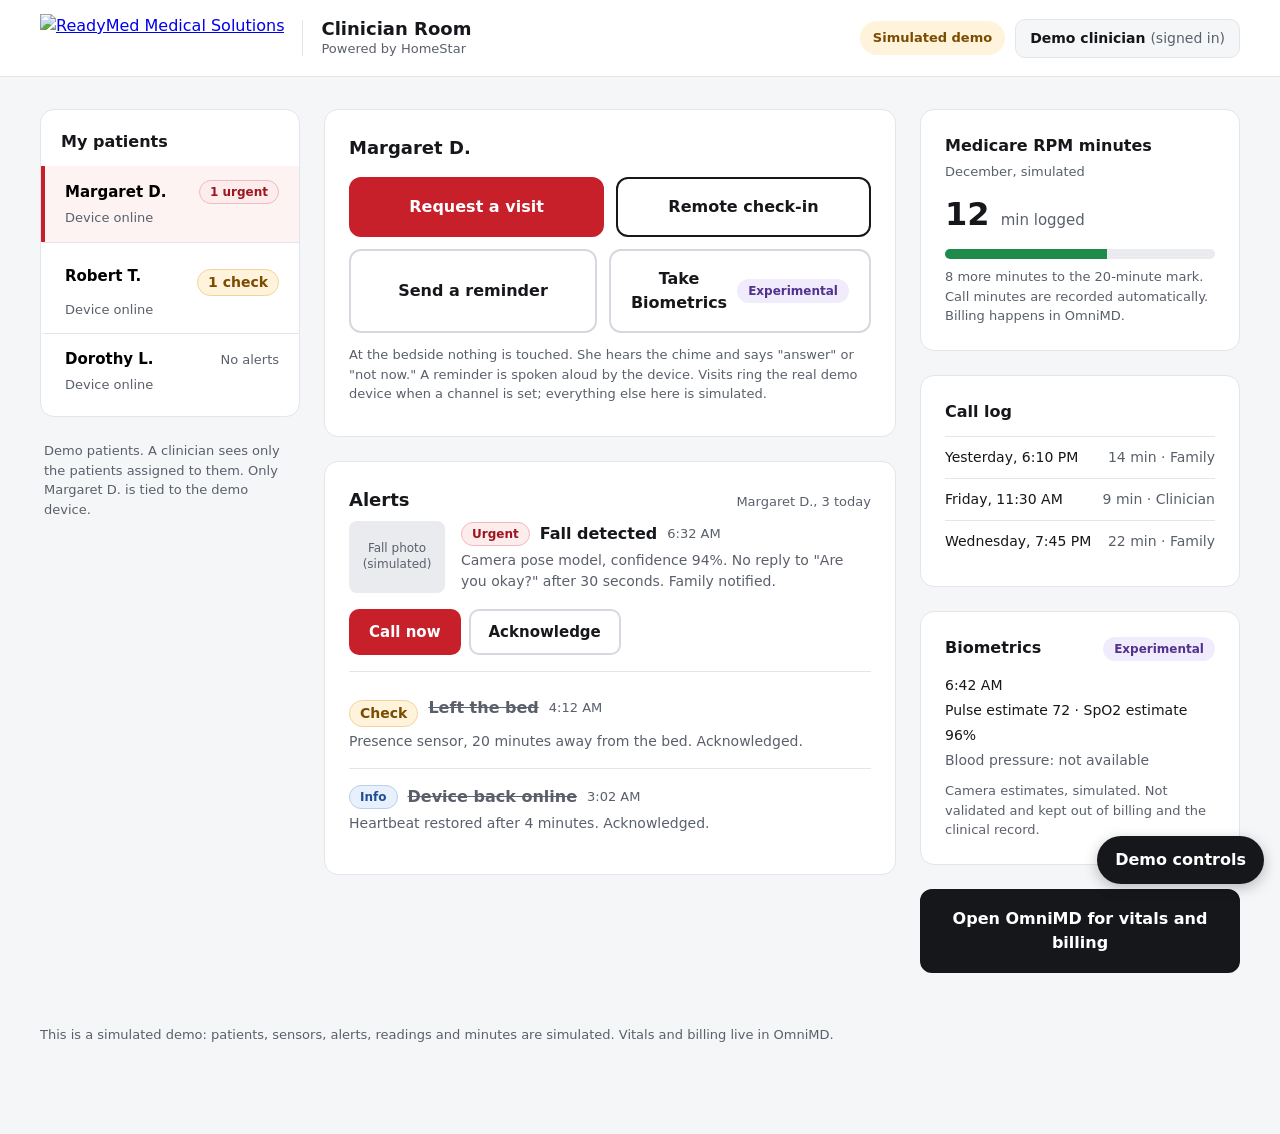
==== clinician.html @ 55ed6230 "Add files via upload" ====
<!doctype html>
<html lang="en">
<head>
<meta charset="utf-8">
<meta name="viewport" content="width=device-width, initial-scale=1">
<title>Clinician Room | ReadyMed Visit Portal</title>
<link rel="stylesheet" href="style.css">
</head>
<body data-page="clinician">
<header class="topbar">
  <div class="brand">
    <a href="index.html" aria-label="Back to the portal home"><img src="assets/readymed_logo.png" alt="ReadyMed Medical Solutions"></a>
    <div class="divider"></div>
    <div><div class="title">Clinician Room</div><div class="sub">Powered by HomeStar</div></div>
  </div>
  <div class="right">
    <span class="pill demo">Simulated demo</span>
    <div class="chip">Demo clinician <span>(signed in)</span></div>
  </div>
</header>

<main>
  <div class="col list">
    <section class="card patients" id="patients" aria-label="My patients"></section>
    <div class="note" style="padding:0 4px">Demo patients. A clinician sees only the patients assigned to them. Only Margaret D. is tied to the demo device.</div>
  </div>

  <div class="col main">
    <div id="incoming" aria-live="assertive"></div>
    <div id="visit-live" aria-live="polite"></div>

    <section class="card" aria-labelledby="sel-h">
      <h2 id="sel-h"><span id="sel-name">Margaret D.</span></h2>
      <div class="actions" style="gap:12px">
        <button class="btn primary" style="flex:1 1 180px" data-action="request-visit" type="button">Request a visit</button>
        <button class="btn outline" style="flex:1 1 180px" data-action="checkin" type="button">Remote check-in</button>
        <button class="btn" style="flex:1 1 180px" data-action="reminder-open" type="button">Send a reminder</button>
        <button class="btn" style="flex:1 1 180px" data-action="biometrics" type="button">Take Biometrics <span class="pill exp">Experimental</span></button>
      </div>
      <div id="reminder-box" hidden style="margin-top:16px">
        <label for="reminder-text" class="small" style="font-weight:600;display:block;margin-bottom:6px">What should the device say?</label>
        <div style="display:flex;gap:8px;flex-wrap:wrap">
          <input id="reminder-text" type="text" maxlength="140" style="flex:1 1 260px;padding:12px;border:1px solid var(--border-strong);border-radius:10px;font:inherit" value="It's time for your afternoon medication.">
          <button class="btn primary small" data-action="reminder-send" type="button">Send</button>
        </div>
      </div>
      <div class="note" style="margin-top:12px">At the bedside nothing is touched. She hears the chime and says "answer" or "not now." A reminder is spoken aloud by the device. Visits ring the real demo device when a channel is set; everything else here is simulated.</div>
      <div id="action-result" class="status-line" aria-live="polite"></div>
    </section>

    <section class="card" aria-labelledby="alerts-h">
      <div class="row-between" style="margin-bottom:8px">
        <h2 id="alerts-h" style="margin:0">Alerts</h2>
        <div class="small muted" id="alerts-count"></div>
      </div>
      <div id="alerts"></div>
    </section>
  </div>

  <div class="col side">
    <section class="card" id="minutes"></section>
    <section class="card" id="calllog"></section>
    <section class="card" id="bio"></section>
    <button class="btn dark" data-action="omnimd" type="button">Open OmniMD for vitals and billing</button>
  </div>
</main>

<footer>
  This is a simulated demo: patients, sensors, alerts, readings and minutes are simulated. Vitals and billing live in OmniMD.
</footer>

<script src="app.js"></script>
</body>
</html>
---- style.css ----
/* HomeStar x ReadyMed Visit Portal - demo styles */
:root {
  --ink: #15171A;
  --red: #C8202A;
  --red-dark: #A81A23;
  --page: #F5F6F8;
  --card: #FFFFFF;
  --border: #E3E5EA;
  --border-strong: #D5D8DE;
  --muted: #5A606B;
  --green: #1E8A4C;
  --urgent-bg: #FDECEC; --urgent-fg: #9B1620; --urgent-bd: #F3B9BC;
  --check-bg: #FFF3DC;  --check-fg: #7A4B00;  --check-bd: #F0D49A;
  --info-bg: #E8F0FB;   --info-fg: #1F4E96;   --info-bd: #B9CFEE;
  --exp-bg: #F1ECFB;    --exp-fg: #52318F;
  --radius: 14px;
}
* { box-sizing: border-box; }
html { -webkit-text-size-adjust: 100%; }
body {
  margin: 0; background: var(--page); color: var(--ink);
  font-family: Inter, system-ui, -apple-system, "Segoe UI", Roboto, Helvetica, Arial, sans-serif;
  font-size: 16px; line-height: 1.5; min-height: 100vh; display: flex; flex-direction: column;
}
button { font: inherit; cursor: pointer; }
button:focus-visible, a:focus-visible, input:focus-visible, select:focus-visible {
  outline: 3px solid #1F4E96; outline-offset: 2px;
}
.sr-only { position: absolute; width: 1px; height: 1px; overflow: hidden; clip: rect(0 0 0 0); white-space: nowrap; }

/* header */
.topbar {
  background: var(--card); border-bottom: 1px solid var(--border);
  padding: 14px clamp(16px, 4vw, 40px);
  display: flex; flex-wrap: wrap; align-items: center; justify-content: space-between; gap: 12px 16px;
}
.brand { display: flex; align-items: center; gap: 18px; min-width: 0; }
.brand img { height: 48px; width: auto; display: block; max-width: 60vw; }
.brand .divider { width: 1px; height: 36px; background: var(--border); }
.brand .title { font-size: 18px; font-weight: 700; line-height: 1.2; }
.brand .sub { font-size: 13px; color: var(--muted); line-height: 1.4; }
.topbar .right { display: flex; flex-wrap: wrap; align-items: center; gap: 10px; }
.chip { font-size: 14px; font-weight: 600; background: var(--page); border: 1px solid var(--border); padding: 8px 14px; border-radius: 10px; }
.chip span { font-weight: 400; color: var(--muted); }

/* pills */
.pill { display: inline-block; font-size: 12px; font-weight: 700; padding: 2px 10px; border-radius: 999px; border: 1px solid transparent; white-space: nowrap; }
.pill.urgent { background: var(--urgent-bg); color: var(--urgent-fg); border-color: var(--urgent-bd); }
.pill.check  { background: var(--check-bg);  color: var(--check-fg);  border-color: var(--check-bd); }
.pill.info   { background: var(--info-bg);   color: var(--info-fg);   border-color: var(--info-bd); }
.pill.exp    { background: var(--exp-bg);    color: var(--exp-fg); }
.pill.demo   { background: var(--check-bg);  color: var(--check-fg); font-size: 13px; font-weight: 600; padding: 6px 12px; }
.pill.live   { background: #E6F4EC; color: #17683A; border-color: #B7DEC6; }

/* layout */
main { flex: 1; padding: clamp(16px, 3vw, 32px) clamp(16px, 4vw, 40px); display: flex; flex-wrap: wrap; gap: 24px; align-items: flex-start; }
.col { min-width: 0; display: flex; flex-direction: column; gap: 24px; }
.col.main { flex: 999 1 560px; }
.col.side { flex: 1 1 320px; }
.col.list { flex: 1 1 260px; max-width: 100%; }
.card { background: var(--card); border: 1px solid var(--border); border-radius: var(--radius); padding: 24px; }
.card h2 { font-size: 18px; margin: 0 0 16px; font-weight: 700; }
.card h3 { font-size: 16px; margin: 0 0 12px; font-weight: 700; }
.row-between { display: flex; align-items: baseline; justify-content: space-between; gap: 8px; flex-wrap: wrap; }
.muted { color: var(--muted); }
.small { font-size: 13px; line-height: 1.5; }
.note { font-size: 13px; color: var(--muted); line-height: 1.5; }

/* buttons */
.btn { border-radius: 12px; font-weight: 700; padding: 16px 20px; min-height: 56px; border: 2px solid var(--border-strong); background: #fff; color: var(--ink); display: inline-flex; align-items: center; justify-content: center; gap: 10px; text-decoration: none; font-size: 16px; }
.btn:hover { border-color: var(--ink); }
.btn.primary { background: var(--red); border-color: var(--red); color: #fff; }
.btn.primary:hover { background: var(--red-dark); border-color: var(--red-dark); }
.btn.outline { border-color: var(--ink); }
.btn.dark { background: var(--ink); border-color: var(--ink); color: #fff; }
.btn.small { min-height: 44px; padding: 10px 18px; font-size: 15px; border-radius: 10px; }
.btn[disabled] { opacity: .55; cursor: not-allowed; }
.actions { display: flex; flex-wrap: wrap; gap: 16px; }
.action { flex: 1 1 220px; display: flex; flex-direction: column; gap: 8px; }
.action .btn { width: 100%; }

/* incoming call */
.banner { background: var(--urgent-bg); border: 1px solid var(--urgent-bd); border-radius: var(--radius); padding: 20px 24px; display: flex; flex-wrap: wrap; align-items: center; justify-content: space-between; gap: 16px; }
.banner .eyebrow { font-size: 13px; font-weight: 700; color: var(--urgent-fg); letter-spacing: .04em; text-transform: uppercase; }
.banner .big { font-size: 22px; font-weight: 700; line-height: 1.3; }
.banner .btns { display: flex; gap: 12px; flex-wrap: wrap; }
.banner.ok { background: #E6F4EC; border-color: #B7DEC6; }
.banner.ok .eyebrow { color: #17683A; }
.banner.plain { background: var(--info-bg); border-color: var(--info-bd); }
.banner.plain .eyebrow { color: var(--info-fg); }
.timer { font-variant-numeric: tabular-nums; font-size: 28px; font-weight: 700; }

/* alerts */
.alert { display: flex; flex-wrap: wrap; align-items: center; gap: 16px; padding: 16px 0; border-top: 1px solid var(--border); }
.alert:first-of-type { border-top: 0; padding-top: 0; }
.alert .body { flex: 1 1 260px; min-width: 0; }
.alert .head { display: flex; align-items: center; gap: 10px; flex-wrap: wrap; }
.alert .name { font-size: 16px; font-weight: 700; }
.alert .time { font-size: 13px; color: var(--muted); }
.alert .detail { font-size: 14px; color: var(--muted); line-height: 1.5; margin-top: 4px; }
.alert.done .name { text-decoration: line-through; color: var(--muted); }
.photo { width: 96px; height: 72px; background: #E9EBEF; border-radius: 8px; display: flex; align-items: center; justify-content: center; font-size: 12px; color: var(--muted); text-align: center; line-height: 1.3; }
.empty { color: var(--muted); font-size: 14px; padding: 8px 0; }

/* side cards */
.dot { width: 10px; height: 10px; border-radius: 999px; display: inline-block; background: var(--green); }
.dot.off { background: #B3B8C2; }
.kv { font-size: 14px; color: var(--muted); line-height: 1.9; }
.bigvalue { font-size: 32px; font-weight: 700; line-height: 1.3; }
.bigvalue small { font-size: 15px; font-weight: 500; color: var(--muted); }
.list-row { display: flex; justify-content: space-between; gap: 8px; font-size: 14px; padding: 10px 0; border-top: 1px solid var(--border); }
.bar { height: 10px; background: #E9EBEF; border-radius: 999px; margin: 14px 0 8px; overflow: hidden; }
.bar > div { height: 10px; background: var(--green); transition: width .4s; }

/* patient list (clinician) */
.patients { padding: 20px 0 8px; }
.patients h3 { padding: 0 20px 12px; margin: 0; }
.patient { display: block; width: 100%; text-align: left; background: transparent; border: 0; border-top: 1px solid var(--border); border-left: 4px solid transparent; padding: 14px 20px; }
.patient:first-of-type { border-top: 0; }
.patient.active { border-left-color: var(--red); background: #FDF3F3; }
.patient .top { display: flex; justify-content: space-between; align-items: center; gap: 8px; }
.patient .nm { font-size: 15px; font-weight: 700; }
.patient .st { font-size: 13px; color: var(--muted); margin-top: 4px; }

/* demo drawer */
.drawer-toggle { position: fixed; right: 16px; bottom: 16px; z-index: 20; background: var(--ink); color: #fff; border: 0; border-radius: 999px; padding: 12px 18px; font-weight: 700; box-shadow: 0 4px 14px rgba(0,0,0,.25); min-height: 48px; }
.drawer { position: fixed; right: 16px; bottom: 76px; z-index: 20; width: min(380px, calc(100vw - 32px)); max-height: calc(100vh - 100px); overflow: auto; background: #fff; border: 1px solid var(--border-strong); border-radius: var(--radius); padding: 18px; box-shadow: 0 10px 30px rgba(0,0,0,.25); }
.drawer[hidden] { display: none; }
.drawer h2 { font-size: 16px; margin: 0 0 4px; }
.drawer h3 { font-size: 13px; text-transform: uppercase; letter-spacing: .04em; color: var(--muted); margin: 16px 0 8px; }
.drawer label { display: block; font-size: 13px; font-weight: 600; margin: 10px 0 4px; }
.drawer input[type=text], .drawer input[type=url] { width: 100%; padding: 10px 12px; border: 1px solid var(--border-strong); border-radius: 8px; font: inherit; font-size: 15px; }
.simgrid { display: grid; grid-template-columns: 1fr 1fr; gap: 8px; }
.simgrid .btn { min-height: 44px; padding: 8px 10px; font-size: 14px; border-width: 1px; }
.check { display: flex; gap: 8px; align-items: center; font-size: 14px; margin-top: 12px; }
.status-line { font-size: 13px; margin-top: 8px; }

/* toast */
.toast { position: fixed; left: 50%; bottom: 84px; transform: translateX(-50%); background: var(--ink); color: #fff; padding: 12px 18px; border-radius: 10px; z-index: 30; max-width: calc(100vw - 32px); font-size: 15px; box-shadow: 0 6px 20px rgba(0,0,0,.3); }
.toast[hidden] { display: none; }

#incoming:empty, #visit-live:empty { display: none; }
footer { padding: 20px clamp(16px, 4vw, 40px) 88px; font-size: 13px; color: var(--muted); line-height: 1.6; }

/* landing */
.landing { flex: 1; display: flex; flex-direction: column; align-items: center; justify-content: center; text-align: center; gap: 32px; padding: 40px 20px; }
.landing img { height: 96px; width: auto; max-width: 90%; }
.landing h1 { font-size: clamp(28px, 6vw, 36px); margin: 0; }
.landing p { font-size: 18px; color: var(--muted); margin: 8px 0 0; }
.bigbtns { display: flex; flex-wrap: wrap; gap: 24px; justify-content: center; width: 100%; max-width: 760px; }
.bigbtn { flex: 1 1 300px; border-radius: 16px; padding: 36px 24px; min-height: 120px; text-decoration: none; color: #fff; display: flex; flex-direction: column; align-items: center; justify-content: center; gap: 8px; }
.bigbtn b { font-size: 26px; }
.bigbtn span { font-size: 15px; }
.bigbtn.red { background: var(--red); }
.bigbtn.black { background: var(--ink); }
.bigbtn:hover { filter: brightness(1.12); }

@media (max-width: 640px) {
  .card { padding: 18px; }
  .banner { padding: 16px; }
  .brand img { height: 40px; }
  .brand .divider { display: none; }
}
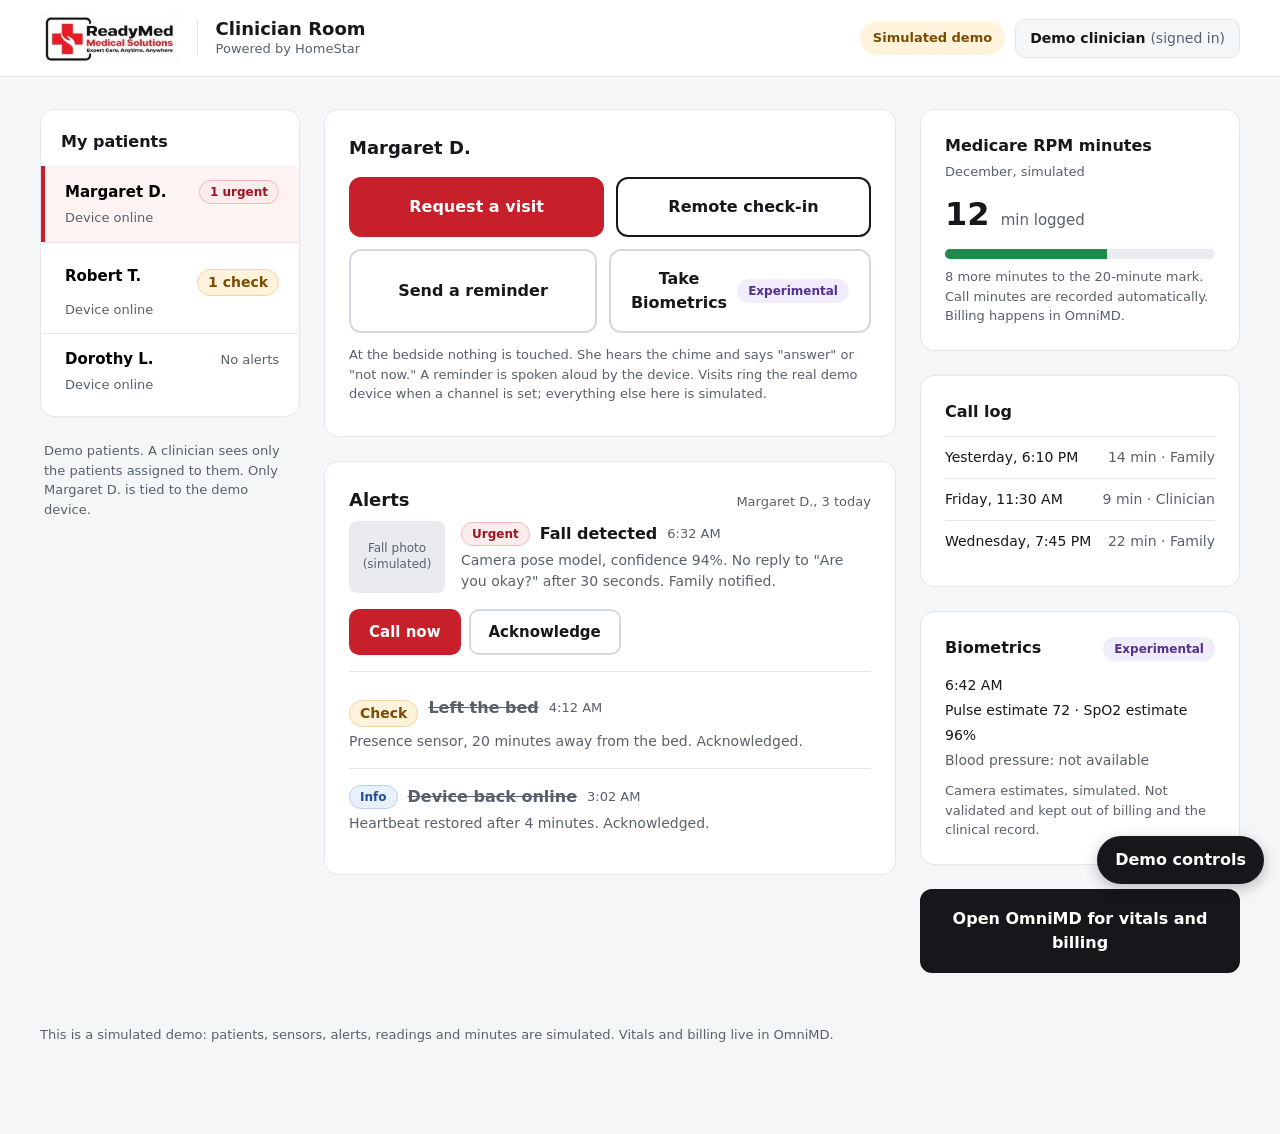
==== commit b056a890: "Add files via upload" ====
--- a/clinician.html
+++ b/clinician.html
@@ -9,7 +9,7 @@
 <body data-page="clinician">
 <header class="topbar">
   <div class="brand">
-    <a href="index.html" aria-label="Back to the portal home"><img src="assets/readymed_logo.png" alt="ReadyMed Medical Solutions"></a>
+    <a href="index.html" aria-label="Back to the portal home"><img src="readymed_logo.png" alt="ReadyMed Medical Solutions"></a>
     <div class="divider"></div>
     <div><div class="title">Clinician Room</div><div class="sub">Powered by HomeStar</div></div>
   </div>
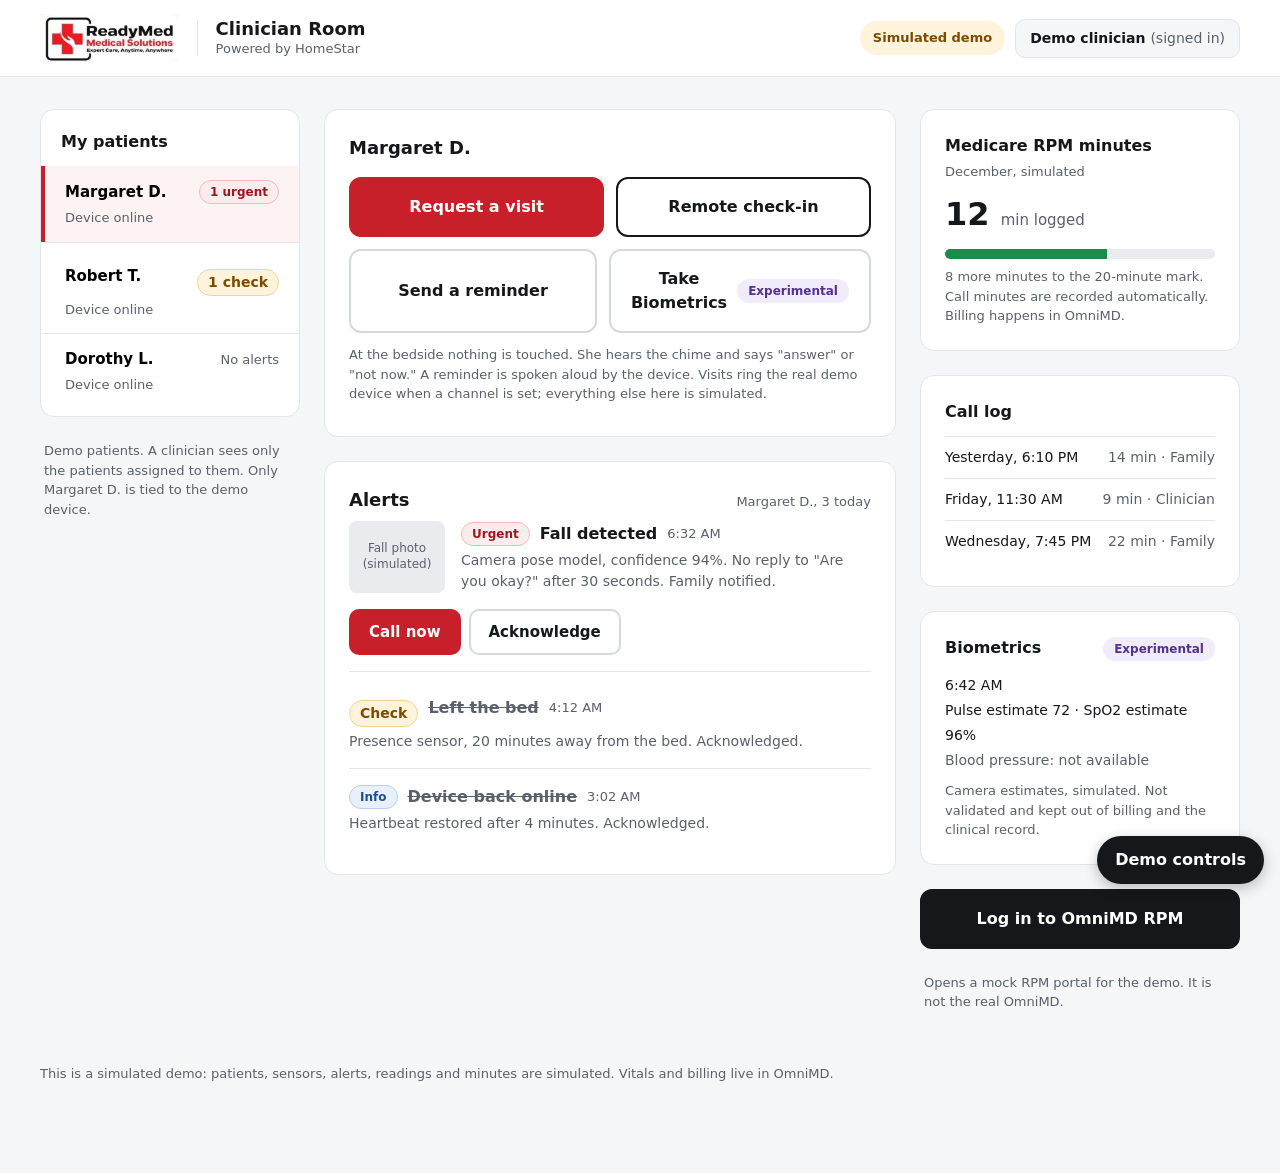
==== commit 3ef7a611: "Add files via upload" ====
--- a/clinician.html
+++ b/clinician.html
@@ -61,7 +61,8 @@
     <section class="card" id="minutes"></section>
     <section class="card" id="calllog"></section>
     <section class="card" id="bio"></section>
-    <button class="btn dark" data-action="omnimd" type="button">Open OmniMD for vitals and billing</button>
+    <a class="btn dark" href="omnimd-demo.html" target="_blank" rel="noopener">Log in to OmniMD RPM</a>
+    <div class="note" style="padding:0 4px">Opens a mock RPM portal for the demo. It is not the real OmniMD.</div>
   </div>
 </main>
 
